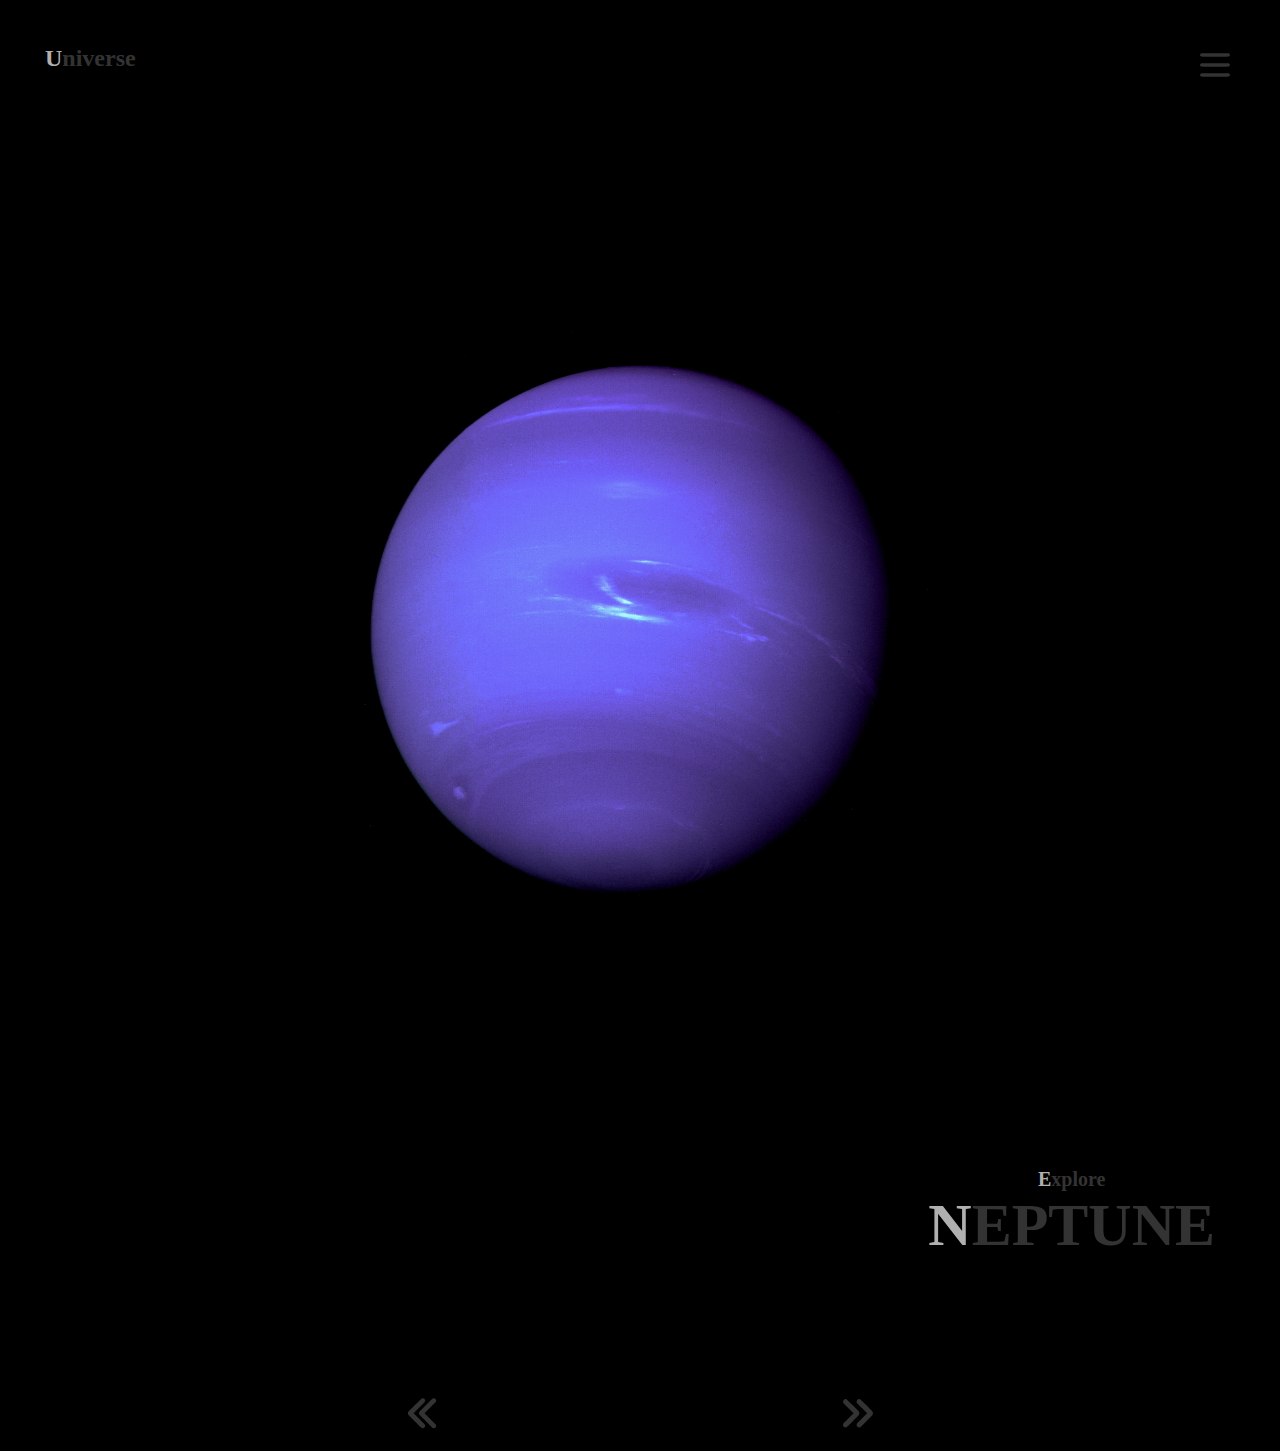
==== index.html @ 902bc9b9 "Add files via upload" ====
<!DOCTYPE html>
<html lang="en">
<head>
  <meta charset="UTF-8">
  <meta name="viewport" content="width=device-width, initial-scale=1.0">
  <link rel="stylesheet" href="./style.css">
  <link rel="stylesheet" href="https://use.fontawesome.com/releases/v5.15.4/css/all.css" integrity="sha384-DyZ88mC6Up2uqS4h/KRgHuoeGwBcD4Ng9SiP4dIRy0EXTlnuz47vAwmeGwVChigm" crossorigin="anonymous"/>
  <title>M-First</title>
</head>
<body>
  <div class="container">
    <h2 class="menu"> <span>U</span>niverse</h2>
   <div class="lines">
<div class="dropdown">
  <button>
    <svg version="1.0" xmlns="http://www.w3.org/2000/svg"
 width="30.000000pt" height="30.000000pt" viewBox="0 0 512.000000 512.000000"
 preserveAspectRatio="xMidYMid meet">

<g transform="translate(0.000000,512.000000) scale(0.100000,-0.100000)"
fill="#333" stroke="none">
<path d="M765 4033 c-164 -86 -166 -300 -3 -384 36 -18 85 -19 1795 -19 1690
0 1760 1 1798 19 164 76 166 298 3 382 -36 18 -85 19 -1800 19 -1586 -1 -1766
-2 -1793 -17z"/>
<path d="M765 2753 c-164 -86 -166 -300 -3 -384 36 -18 85 -19 1795 -19 1690
0 1760 1 1798 19 164 76 166 298 3 382 -36 18 -85 19 -1800 19 -1586 -1 -1766
-2 -1793 -17z"/>
<path d="M765 1473 c-164 -86 -166 -300 -3 -384 36 -18 85 -19 1795 -19 1690
0 1760 1 1798 19 164 76 166 298 3 382 -36 18 -85 19 -1800 19 -1586 -1 -1766
-2 -1793 -17z"/>
</g>
</svg>
  </button>
  <div class="dropdown-content">
  <a href="https://www.w3schools.com/css/css3_buttons.asp">instagram</a>
  <a href="#">facebook</a>
  <a href="#">twitter</a>
  </div>
</div>
   </div>
  </div>

  <div class="pics">
  <img src="./neptune.jpg" alt="" class="planets">
  </div>


    <div class="txt-2">
      <div class="move">
      <h3 class="inv"> <span>E</span>xplore</h3>
      <h1 class="name"> <span>N</span>EPTUNE</h1>
      </div>
    </div>

  <div class="wrapper">

    <svg version="1.0" xmlns="http://www.w3.org/2000/svg" class="left"
      width="100.000000pt" height="100.000000pt" viewBox="0 0 512.000000 512.000000"
      preserveAspectRatio="xMidYMid meet">

      <g transform="translate(0.000000,1000.000000) scale(0.100000,-0.100000)"
      fill="#333" stroke="none">
      <path d="M2569 5097 c-37 -13 -84 -35 -105 -50 -22 -14 -539 -527 -1150 -1139
      -980 -981 -1115 -1120 -1138 -1170 -51 -110 -51 -246 0 -356 23 -50 158 -189
      1138 -1170 611 -612 1132 -1127 1159 -1143 249 -161 569 -19 620 274 8 49 8
      81 -1 128 -26 140 17 92 -1021 1132 l-956 957 956 958 c823 824 960 965 983
      1014 157 327 -146 680 -485 565z"/>
      <path d="M4486 5110 c-110 -28 -102 -21 -1273 -1193 -894 -895 -1126 -1132
      -1147 -1173 -58 -119 -57 -259 5 -374 24 -45 254 -280 1157 -1181 1056 -1055
      1131 -1127 1189 -1153 157 -68 338 -32 454 91 86 91 124 208 107 335 -17 135
      37 75 -1017 1131 l-966 967 966 968 c1053 1054 999 994 1017 1129 18 140 -26
      262 -128 356 -38 36 -80 63 -117 77 -66 25 -187 34 -247 20z"/>
    </g>
  </svg>

  <svg version="1.0" xmlns="http://www.w3.org/2000/svg" class="right"
 width="100.000000pt" height="100.000000pt" viewBox="0 0 512.000000 512.000000"
 preserveAspectRatio="xMidYMid meet">

<g transform="translate(0.000000,1000.000000) scale(0.100000,-0.100000)"
fill="#333" stroke="none">
<path d="M320 4964 c-269 -73 -402 -391 -263 -634 15 -28 358 -378 887 -907
l861 -863 -861 -863 c-537 -537 -871 -879 -887 -907 -94 -167 -69 -374 62
-513 105 -111 265 -160 410 -126 124 28 94 1 1100 1003 519 518 971 974 1006
1014 153 177 203 385 135 567 -53 140 -61 149 -1093 1182 -859 858 -990 985
-1042 1011 -106 52 -210 64 -315 36z"/>
<path d="M2640 4964 c-271 -73 -402 -387 -263 -634 16 -28 347 -368 887 -907
l861 -863 -861 -863 c-540 -539 -871 -879 -887 -907 -101 -179 -63 -405 90
-540 98 -86 229 -123 356 -102 146 26 102 -14 1140 1021 522 520 976 980 1009
1021 201 248 195 516 -17 762 -35 40 -485 494 -1001 1009 -802 799 -948 940
-999 966 -103 53 -209 65 -315 37z"/>
</g>
</svg>
  </div>
</body>
</html>
---- style.css ----
*{
  box-sizing: border-box;
  margin: 0;
  padding: 0;
}

body{
  background-color: black;
  color: #333;
}

span{
  color: #b0b0b0;
}

.planets{
  object-fit: cover;
  margin: 10px auto;
  height: 100%;
  width: 100%;
}

.container{
  display: flex;
  justify-content: space-between;
  margin: 45px;
}

.wrapper{
  display: flex;
  justify-content: space-evenly;
}

.left{
  width: 30px;
}

.right{
  width: 30px;
}

.txt-2{
  text-align: center;
  z-index: 1;
  margin-top: 200px;
  position: relative;
}

.move{
  position: absolute;
  right: 65px;
  top: -150px;
}

.inv{
  font-size: 20px;
}

.name{
  font-size: 60px;
}

/*.left{
  filter: invert(48%) sepia(79%) saturate(2476%) hue-rotate(86deg) brightness(118%) contrast(119%);
  width: 50px;
}*/

button{
  border: none;
  background-color: transparent;
  outline: none;
  color: #333;
}

button:hover{
 color: #dadada;
 cursor: pointer; 
}

.dropdown {
  display: inline-block;
  position: relative;

}
.dropdown-content {
  display: none;
  position: absolute;
}
.dropdown:hover .dropdown-content {
  display: block;
  text-align: center;
  transform: translate(-10px,0);
}
.dropdown-content a {
  display: block;
  color: #9a9a9a;
  padding: 5px;
  text-decoration: none;
}
.dropdown-content a:hover {
  color: #FFFFFF;
  background-color: none;
}

@media (max-width:360px){
  .move{
  position: absolute;
  right: 30px;
  top: -150px;
}

.left{
  width: 30px;
  transform: translate(0px, -40px);
}

.right{
  width: 30px;
  transform: translate(0px, -40px);
}
}
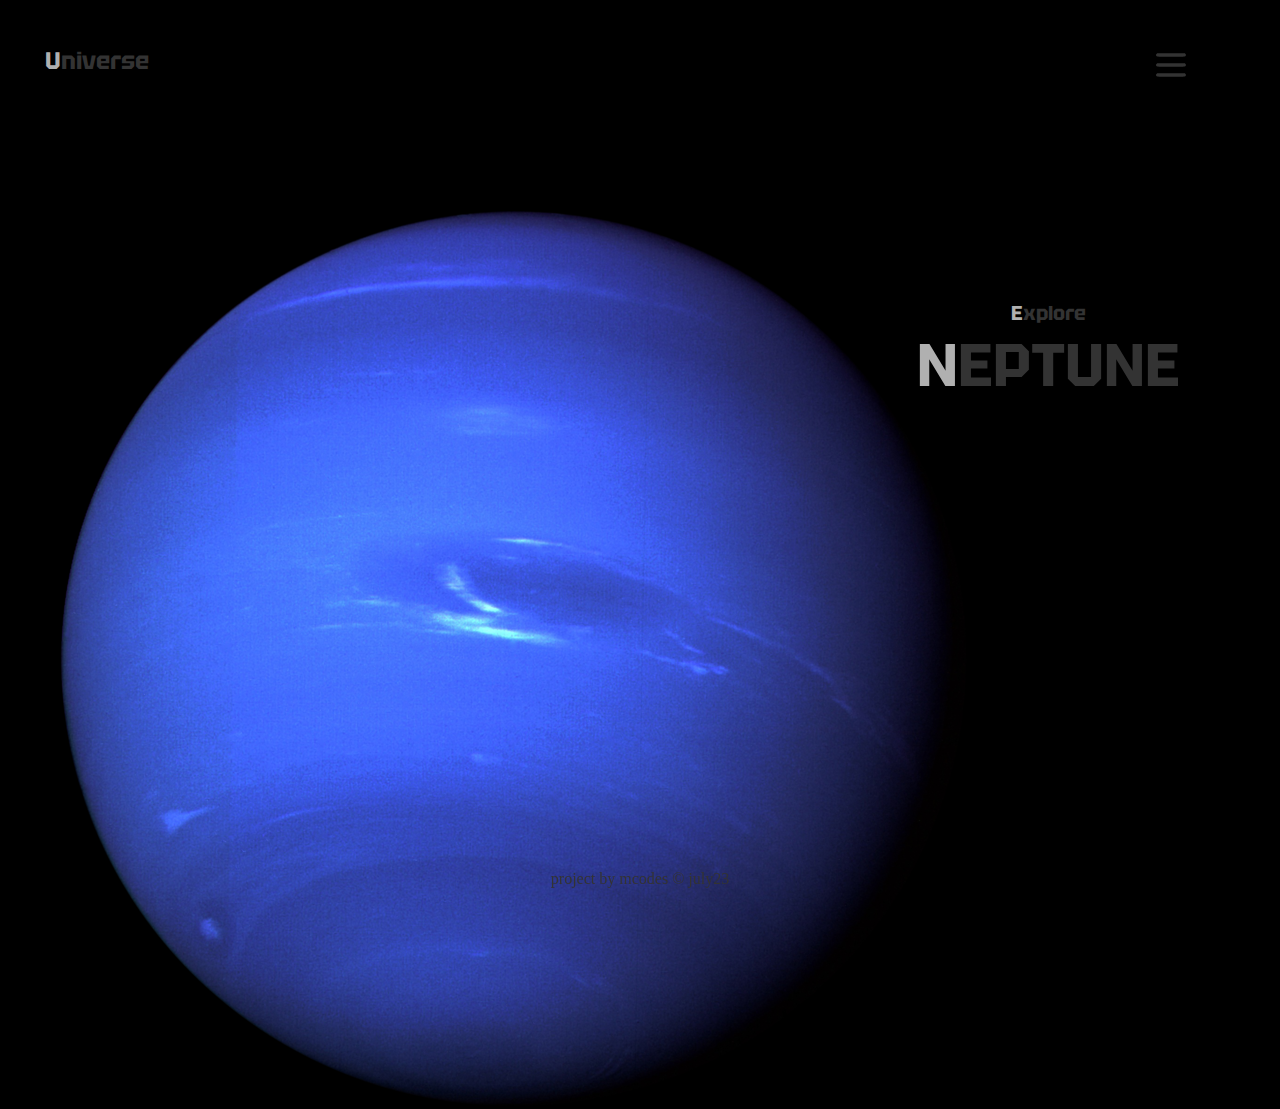
==== commit 6b45966a: "Add files via upload" ====
--- a/index.html
+++ b/index.html
@@ -5,54 +5,53 @@
   <meta name="viewport" content="width=device-width, initial-scale=1.0">
   <link rel="stylesheet" href="./style.css">
   <link rel="stylesheet" href="https://use.fontawesome.com/releases/v5.15.4/css/all.css" integrity="sha384-DyZ88mC6Up2uqS4h/KRgHuoeGwBcD4Ng9SiP4dIRy0EXTlnuz47vAwmeGwVChigm" crossorigin="anonymous"/>
-  <title>M-First</title>
+  <title>SPACE</title>
 </head>
 <body>
   <div class="container">
     <h2 class="menu"> <span>U</span>niverse</h2>
    <div class="lines">
-<div class="dropdown">
-  <button>
-    <svg version="1.0" xmlns="http://www.w3.org/2000/svg"
- width="30.000000pt" height="30.000000pt" viewBox="0 0 512.000000 512.000000"
- preserveAspectRatio="xMidYMid meet">
-
-<g transform="translate(0.000000,512.000000) scale(0.100000,-0.100000)"
-fill="#333" stroke="none">
-<path d="M765 4033 c-164 -86 -166 -300 -3 -384 36 -18 85 -19 1795 -19 1690
-0 1760 1 1798 19 164 76 166 298 3 382 -36 18 -85 19 -1800 19 -1586 -1 -1766
--2 -1793 -17z"/>
-<path d="M765 2753 c-164 -86 -166 -300 -3 -384 36 -18 85 -19 1795 -19 1690
-0 1760 1 1798 19 164 76 166 298 3 382 -36 18 -85 19 -1800 19 -1586 -1 -1766
--2 -1793 -17z"/>
-<path d="M765 1473 c-164 -86 -166 -300 -3 -384 36 -18 85 -19 1795 -19 1690
-0 1760 1 1798 19 164 76 166 298 3 382 -36 18 -85 19 -1800 19 -1586 -1 -1766
--2 -1793 -17z"/>
-</g>
-</svg>
-  </button>
-  <div class="dropdown-content">
-  <a href="https://www.w3schools.com/css/css3_buttons.asp">instagram</a>
-  <a href="#">facebook</a>
-  <a href="#">twitter</a>
-  </div>
-</div>
+     <svg version="1.0" xmlns="http://www.w3.org/2000/svg"
+        width="30.000000pt" height="30.000000pt" viewBox="0 0 512.000000 512.000000"
+        preserveAspectRatio="xMidYMid meet">
+       
+       <g transform="translate(0.000000,512.000000) scale(0.100000,-0.100000)"
+       fill="#333" stroke="none">
+       <path d="M765 4033 c-164 -86 -166 -300 -3 -384 36 -18 85 -19 1795 -19 1690
+       0 1760 1 1798 19 164 76 166 298 3 382 -36 18 -85 19 -1800 19 -1586 -1 -1766
+       -2 -1793 -17z"/>
+       <path d="M765 2753 c-164 -86 -166 -300 -3 -384 36 -18 85 -19 1795 -19 1690
+       0 1760 1 1798 19 164 76 166 298 3 382 -36 18 -85 19 -1800 19 -1586 -1 -1766
+       -2 -1793 -17z"/>
+       <path d="M765 1473 c-164 -86 -166 -300 -3 -384 36 -18 85 -19 1795 -19 1690
+       0 1760 1 1798 19 164 76 166 298 3 382 -36 18 -85 19 -1800 19 -1586 -1 -1766
+       -2 -1793 -17z"/>
+       </g>
+       </svg>
+    <div class="dropdown">
+      <button onclick="myFunction()" class="dropbtn"></button>
+      <div id="myDropdown" class="dropdown-content">
+        <a href="./mars.html" class="link-one">Mars</a>
+        <a href="./jupiter.html" class="link-two">Jupiter</a>
+        <a href="./pluto.html" class="link-three">Pluto</a>
+      </div>
+    </div> 
    </div>
   </div>
 
   <div class="pics">
-  <img src="./neptune.jpg" alt="" class="planets">
+  <img src="./newnep.png" alt="" class="planets-nep">
   </div>
 
 
-    <div class="txt-2">
-      <div class="move">
-      <h3 class="inv"> <span>E</span>xplore</h3>
-      <h1 class="name"> <span>N</span>EPTUNE</h1>
+    <div class="txt-2-nep">
+      <div class="move-nep">
+      <h3 class="inv-nep"> <span>E</span>xplore</h3>
+      <h1 class="name-nep"> <span>N</span>EPTUNE</h1>
       </div>
     </div>
 
-  <div class="wrapper">
+  <!--<div class="wrapper">
 
     <svg version="1.0" xmlns="http://www.w3.org/2000/svg" class="left"
       width="100.000000pt" height="100.000000pt" viewBox="0 0 512.000000 512.000000"
@@ -91,6 +90,11 @@
 -999 966 -103 53 -209 65 -315 37z"/>
 </g>
 </svg>
-  </div>
+
+  </div>-->
+
+  <footer>project by mcodes &copy; july23</footer>
+
+  <script src="./script.js"></script>
 </body>
 </html>--- a/style.css
+++ b/style.css
@@ -1,3 +1,6 @@
+@import url('https://fonts.googleapis.com/css2?family=Tektur:wght@400;600;700&display=swap');
+
+
 *{
   box-sizing: border-box;
   margin: 0;
@@ -5,7 +8,7 @@
 }
 
 body{
-  background-color: black;
+  background-color: rgb(0, 0, 0);
   color: #333;
 }
 
@@ -13,17 +16,51 @@
   color: #b0b0b0;
 }
 
+.pics{
+  height: 100px;
+  width: 100px;
+  position: relative;
+}
+
 .planets{
-  object-fit: cover;
-  margin: 10px auto;
-  height: 100%;
-  width: 100%;
+  margin: 10px auto;
+  position: absolute;
+  left: 40px;
+}
+
+.planets-nep{
+  margin: 10px auto;
+  position: absolute;
+  top: 50px;
+  left: 60px;
+}
+
+.planets-mars{
+  margin: 10px auto;
+  position: absolute;
+  top: 50px;
+  left: 60px;
+}
+
+.planets-jup{
+  margin: 10px auto;
+  position: absolute;
+  top: -200px;
+  left: -180px;
+}
+
+.planets-pluto{
+  margin: 10px auto;
+  position: absolute;
+  top: 100px;
+  left: -240px;
 }
 
 .container{
   display: flex;
   justify-content: space-between;
   margin: 45px;
+  z-index: 1;
 }
 
 .wrapper{
@@ -52,54 +89,192 @@
   top: -150px;
 }
 
+.menu, .lines{
+  font-family: 'Tektur', cursive;
+  z-index: 1;
+}
+
 .inv{
   font-size: 20px;
+  font-family: 'Tektur', cursive;
 }
 
 .name{
   font-size: 60px;
-}
-
-/*.left{
-  filter: invert(48%) sepia(79%) saturate(2476%) hue-rotate(86deg) brightness(118%) contrast(119%);
-  width: 50px;
-}*/
-
-button{
+  font-family: 'Tektur', cursive;
+}
+
+.txt-2-nep{
+  text-align: center;
+  z-index: 1;
+  margin-top: 200px;
+  position: relative;
+  animation: open 5s ease-in;
+}
+
+.move-nep{
+  position: absolute;
+  right: 100px;
+  top: -150px;
+}
+
+.menu-nep{
+  font-family: 'Tektur', cursive;
+}
+
+.inv-nep{
+  font-size: 20px;
+  font-family: 'Tektur', cursive;
+}
+
+.name-nep{
+  font-size: 60px;
+  font-family: 'Tektur', cursive;
+}
+
+.txt-2-mars{
+  text-align: center;
+  z-index: 1;
+  margin-top: 200px;
+  position: relative;
+}
+
+.move-mars{
+  position: absolute;
+  right: 100px;
+  top: -150px;
+}
+
+.menu-mars{
+  font-family: 'Tektur', cursive;
+}
+
+.inv-mars{
+  font-size: 20px;
+  font-family: 'Tektur', cursive;
+}
+
+.name-mars{
+  font-size: 60px;
+  font-family: 'Tektur', cursive;
+}
+
+.txt-2-jup{
+  text-align: center;
+  z-index: 1;
+  margin-top: 200px;
+  position: relative;
+}
+
+.move-jup{
+  position: absolute;
+  right: 100px;
+  top: -150px;
+}
+
+.menu-jup{
+  font-family: 'Tektur', cursive;
+}
+
+.inv-jup{
+  font-size: 20px;
+  font-family: 'Tektur', cursive;
+}
+
+.name-jup{
+  font-size: 60px;
+  font-family: 'Tektur', cursive;
+}
+
+.txt-2-pluto{
+  text-align: center;
+  z-index: 1;
+  margin-top: 200px;
+  position: relative;
+}
+
+.move-pluto{
+  position: absolute;
+  right: 100px;
+  top: -150px;
+}
+
+.menu-pluto{
+  font-family: 'Tektur', cursive;
+}
+
+.inv-pluto{
+  font-size: 20px;
+  font-family: 'Tektur', cursive;
+}
+
+.name-pluto{
+  font-size: 60px;
+  font-family: 'Tektur', cursive;
+}
+
+ .dropbtn {
+  color: white;
+  opacity: 0;
+  padding: 20px;
+  font-size: 16px;
   border: none;
-  background-color: transparent;
-  outline: none;
-  color: #333;
-}
-
-button:hover{
- color: #dadada;
- cursor: pointer; 
+  cursor: pointer;
+  transform: translate(-40px,-20px);
+}
+
+.dropbtn:hover, .dropbtn:focus {
+  background-color: #ddd;
+
 }
 
 .dropdown {
+  position: relative;
   display: inline-block;
-  position: relative;
-
-}
+}
+
 .dropdown-content {
   display: none;
   position: absolute;
-}
-.dropdown:hover .dropdown-content {
+  color: #c7c7c7;
+  text-align: center;
+  background-color: rgba(0, 0, 0, 0.10);
+  font-family: 'Tektur', cursive;
+  min-width: 90px;
+  border-radius: 10px;
+  box-shadow: 0px 8px 16px 0px rgba(0,0,0,0.2);
+  z-index: 1;
+  transform: translate(-65px,-20px);
+}
+
+.link-one, .link-two, .link-three{
+  height: 40px;
+  border-radius: 10px;
+
+}
+
+.dropdown-content a {
+  color: #b0b0b0;
+  padding: 12px 16px;
+  text-decoration: none;
   display: block;
-  text-align: center;
-  transform: translate(-10px,0);
-}
-.dropdown-content a {
-  display: block;
-  color: #9a9a9a;
-  padding: 5px;
-  text-decoration: none;
-}
+}
+
 .dropdown-content a:hover {
-  color: #FFFFFF;
-  background-color: none;
+  background-color: rgba(165, 165, 165, 0.3);
+}
+
+.show {
+  display:block;
+} 
+
+footer {
+  text-align: center;
+  position:fixed;
+  left:0px;
+  bottom:0px;
+  height:30px;
+  width:100%;
 }
 
 @media (max-width:360px){
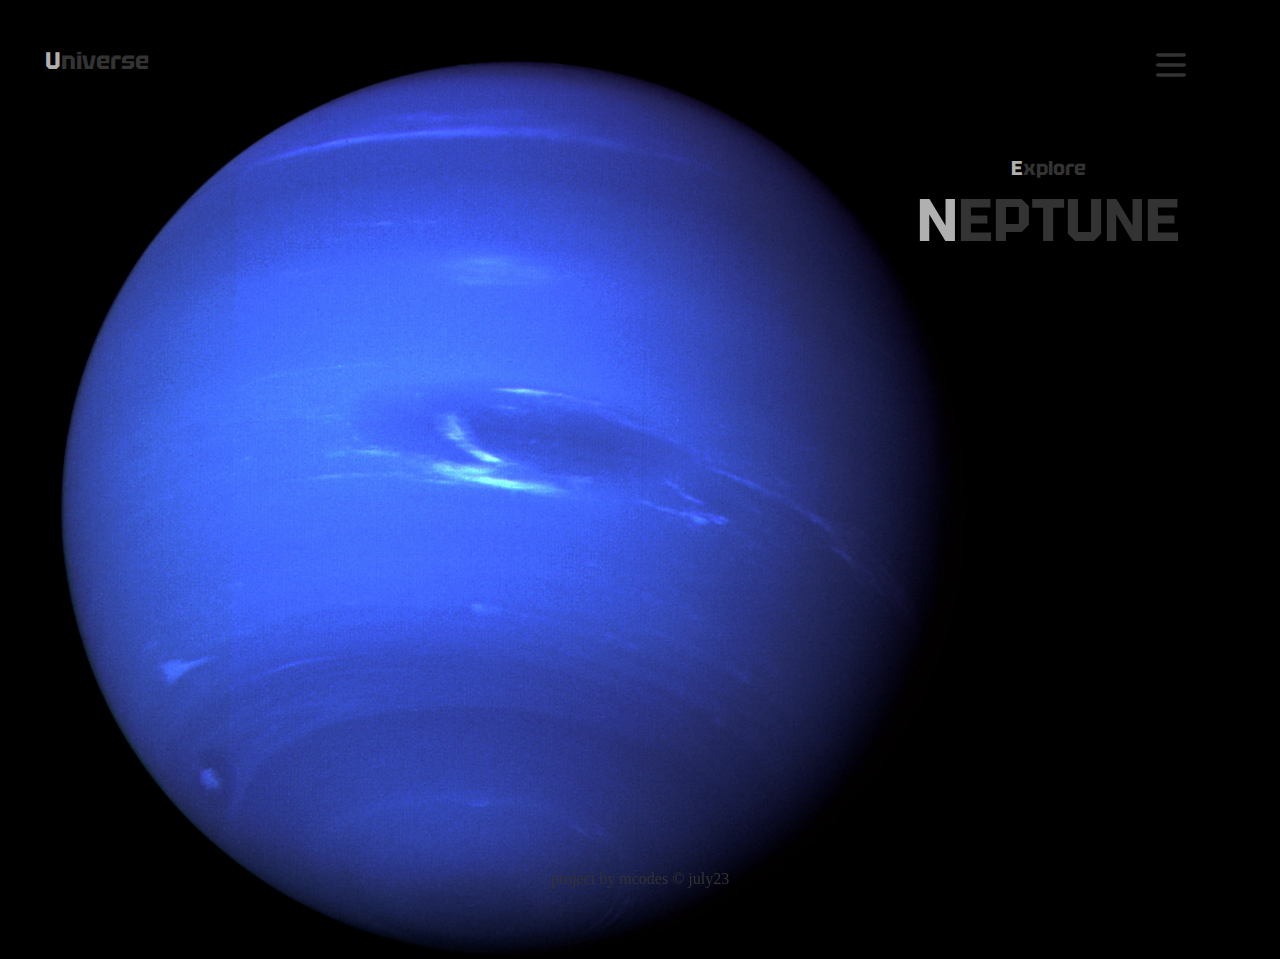
==== commit cd49d8e7: "index.html" ====
--- a/index.html
+++ b/index.html
@@ -2,7 +2,7 @@
 <html lang="en">
 <head>
   <meta charset="UTF-8">
-  <meta name="viewport" content="width=device-width, initial-scale=1.0">
+  <meta name="viewport" content="width=1000">
   <link rel="stylesheet" href="./style.css">
   <link rel="stylesheet" href="https://use.fontawesome.com/releases/v5.15.4/css/all.css" integrity="sha384-DyZ88mC6Up2uqS4h/KRgHuoeGwBcD4Ng9SiP4dIRy0EXTlnuz47vAwmeGwVChigm" crossorigin="anonymous"/>
   <title>SPACE</title>
@@ -97,4 +97,4 @@
 
   <script src="./script.js"></script>
 </body>
-</html>+</html>
--- a/style.css
+++ b/style.css
@@ -7,25 +7,22 @@
   padding: 0;
 }
 
-body{
+html, body{
+  height: 100%;
   background-color: rgb(0, 0, 0);
   color: #333;
+  overflow: hidden;
 }
 
 span{
   color: #b0b0b0;
 }
 
-.pics{
-  height: 100px;
-  width: 100px;
-  position: relative;
-}
-
 .planets{
-  margin: 10px auto;
-  position: absolute;
-  left: 40px;
+  object-fit: cover;
+  margin: 10px auto;
+  height: 100%;
+  width: 100%;
 }
 
 .planets-nep{
@@ -293,4 +290,4 @@
   width: 30px;
   transform: translate(0px, -40px);
 }
-}+}
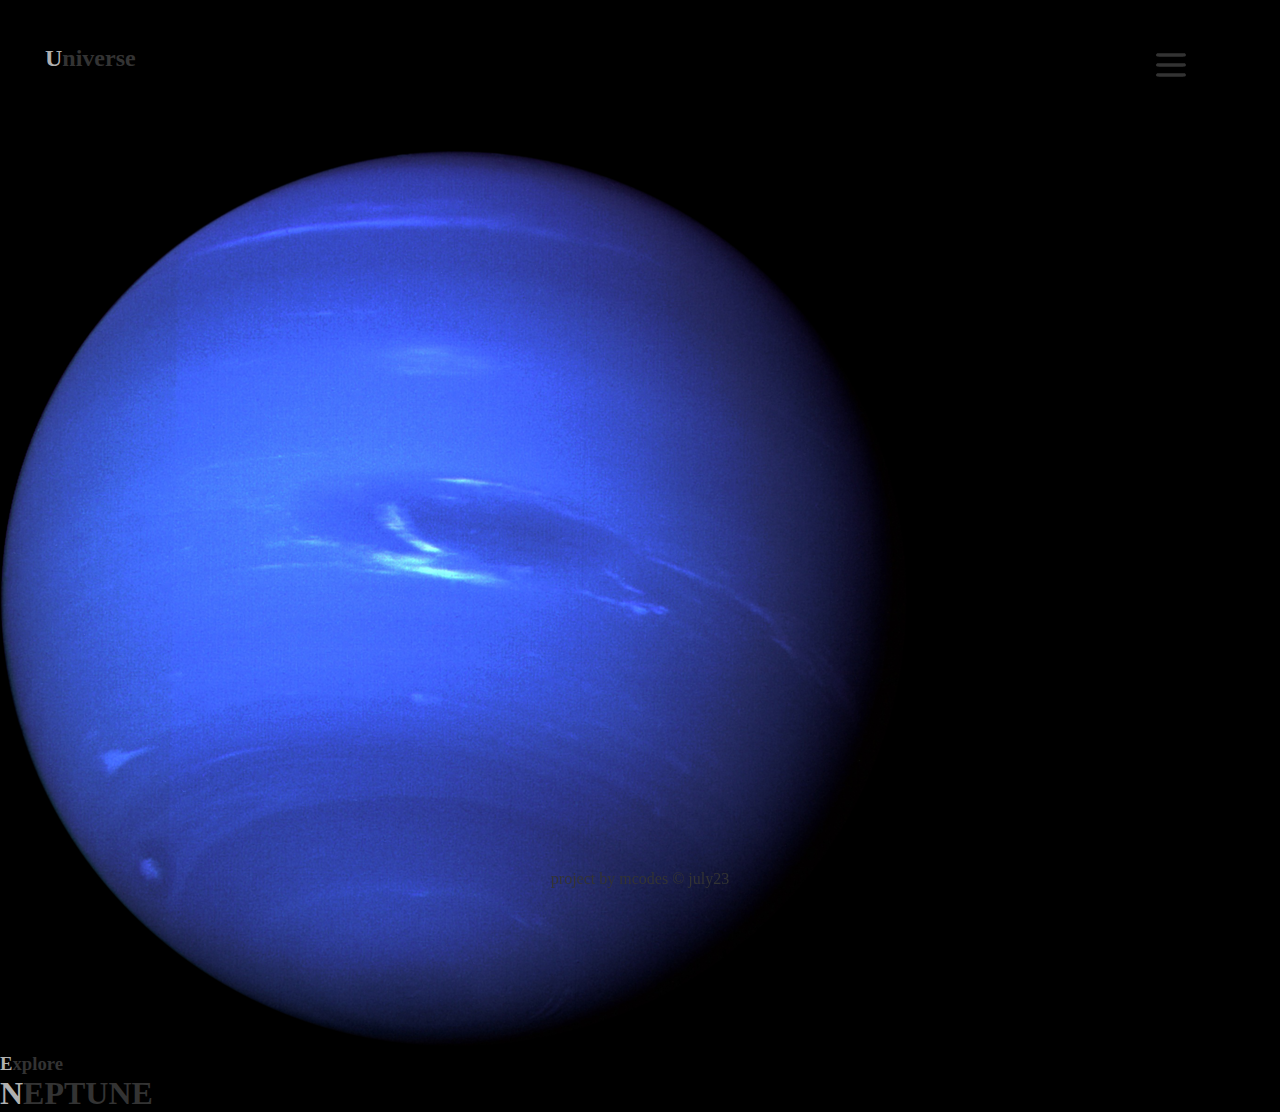
==== commit 1eaabbe4: "index.html" ====
--- a/index.html
+++ b/index.html
@@ -2,7 +2,7 @@
 <html lang="en">
 <head>
   <meta charset="UTF-8">
-  <meta name="viewport" content="width=1000">
+  <meta name="viewport" content="width=device-width, initial-scale=1.0">
   <link rel="stylesheet" href="./style.css">
   <link rel="stylesheet" href="https://use.fontawesome.com/releases/v5.15.4/css/all.css" integrity="sha384-DyZ88mC6Up2uqS4h/KRgHuoeGwBcD4Ng9SiP4dIRy0EXTlnuz47vAwmeGwVChigm" crossorigin="anonymous"/>
   <title>SPACE</title>
--- a/style.css
+++ b/style.css
@@ -7,11 +7,9 @@
   padding: 0;
 }
 
-html, body{
-  height: 100%;
-  background-color: rgb(0, 0, 0);
+body{
+  background-color: black;
   color: #333;
-  overflow: hidden;
 }
 
 span{
@@ -25,39 +23,10 @@
   width: 100%;
 }
 
-.planets-nep{
-  margin: 10px auto;
-  position: absolute;
-  top: 50px;
-  left: 60px;
-}
-
-.planets-mars{
-  margin: 10px auto;
-  position: absolute;
-  top: 50px;
-  left: 60px;
-}
-
-.planets-jup{
-  margin: 10px auto;
-  position: absolute;
-  top: -200px;
-  left: -180px;
-}
-
-.planets-pluto{
-  margin: 10px auto;
-  position: absolute;
-  top: 100px;
-  left: -240px;
-}
-
 .container{
   display: flex;
   justify-content: space-between;
   margin: 45px;
-  z-index: 1;
 }
 
 .wrapper{
@@ -86,128 +55,12 @@
   top: -150px;
 }
 
-.menu, .lines{
-  font-family: 'Tektur', cursive;
-  z-index: 1;
-}
-
 .inv{
   font-size: 20px;
-  font-family: 'Tektur', cursive;
 }
 
 .name{
   font-size: 60px;
-  font-family: 'Tektur', cursive;
-}
-
-.txt-2-nep{
-  text-align: center;
-  z-index: 1;
-  margin-top: 200px;
-  position: relative;
-  animation: open 5s ease-in;
-}
-
-.move-nep{
-  position: absolute;
-  right: 100px;
-  top: -150px;
-}
-
-.menu-nep{
-  font-family: 'Tektur', cursive;
-}
-
-.inv-nep{
-  font-size: 20px;
-  font-family: 'Tektur', cursive;
-}
-
-.name-nep{
-  font-size: 60px;
-  font-family: 'Tektur', cursive;
-}
-
-.txt-2-mars{
-  text-align: center;
-  z-index: 1;
-  margin-top: 200px;
-  position: relative;
-}
-
-.move-mars{
-  position: absolute;
-  right: 100px;
-  top: -150px;
-}
-
-.menu-mars{
-  font-family: 'Tektur', cursive;
-}
-
-.inv-mars{
-  font-size: 20px;
-  font-family: 'Tektur', cursive;
-}
-
-.name-mars{
-  font-size: 60px;
-  font-family: 'Tektur', cursive;
-}
-
-.txt-2-jup{
-  text-align: center;
-  z-index: 1;
-  margin-top: 200px;
-  position: relative;
-}
-
-.move-jup{
-  position: absolute;
-  right: 100px;
-  top: -150px;
-}
-
-.menu-jup{
-  font-family: 'Tektur', cursive;
-}
-
-.inv-jup{
-  font-size: 20px;
-  font-family: 'Tektur', cursive;
-}
-
-.name-jup{
-  font-size: 60px;
-  font-family: 'Tektur', cursive;
-}
-
-.txt-2-pluto{
-  text-align: center;
-  z-index: 1;
-  margin-top: 200px;
-  position: relative;
-}
-
-.move-pluto{
-  position: absolute;
-  right: 100px;
-  top: -150px;
-}
-
-.menu-pluto{
-  font-family: 'Tektur', cursive;
-}
-
-.inv-pluto{
-  font-size: 20px;
-  font-family: 'Tektur', cursive;
-}
-
-.name-pluto{
-  font-size: 60px;
-  font-family: 'Tektur', cursive;
 }
 
  .dropbtn {
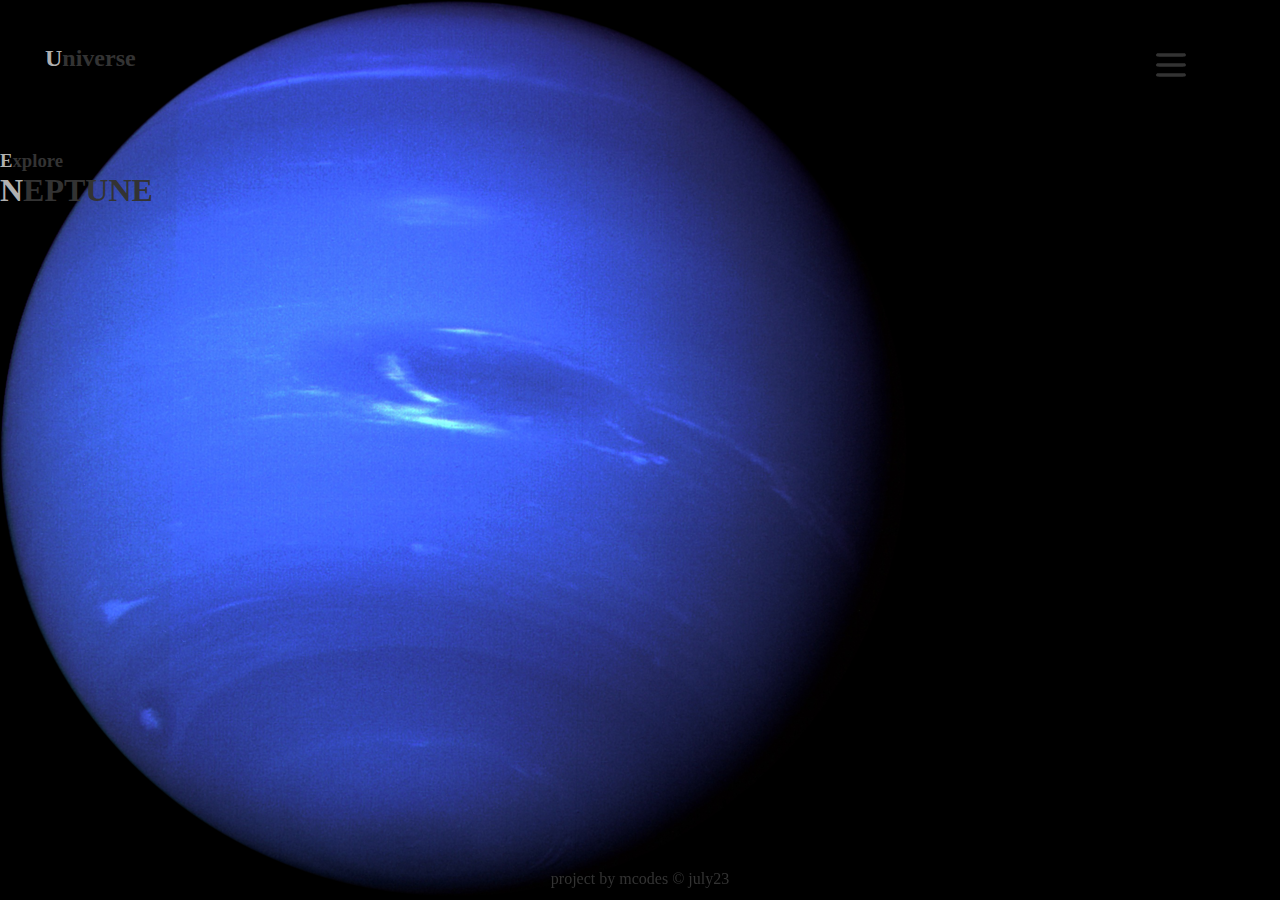
==== commit bc5b2147: "index.html" ====
--- a/index.html
+++ b/index.html
@@ -37,10 +37,6 @@
       </div>
     </div> 
    </div>
-  </div>
-
-  <div class="pics">
-  <img src="./newnep.png" alt="" class="planets-nep">
   </div>
 
 
--- a/style.css
+++ b/style.css
@@ -8,7 +8,9 @@
 }
 
 body{
-  background-color: black;
+  background-image: url(./newnep.png);
+  background-repeat: no-repeat;
+  background-color: rgb(0, 0, 0);
   color: #333;
 }
 
@@ -16,30 +18,11 @@
   color: #b0b0b0;
 }
 
-.planets{
-  object-fit: cover;
-  margin: 10px auto;
-  height: 100%;
-  width: 100%;
-}
-
 .container{
   display: flex;
   justify-content: space-between;
   margin: 45px;
-}
-
-.wrapper{
-  display: flex;
-  justify-content: space-evenly;
-}
-
-.left{
-  width: 30px;
-}
-
-.right{
-  width: 30px;
+  gap: 150px;
 }
 
 .txt-2{
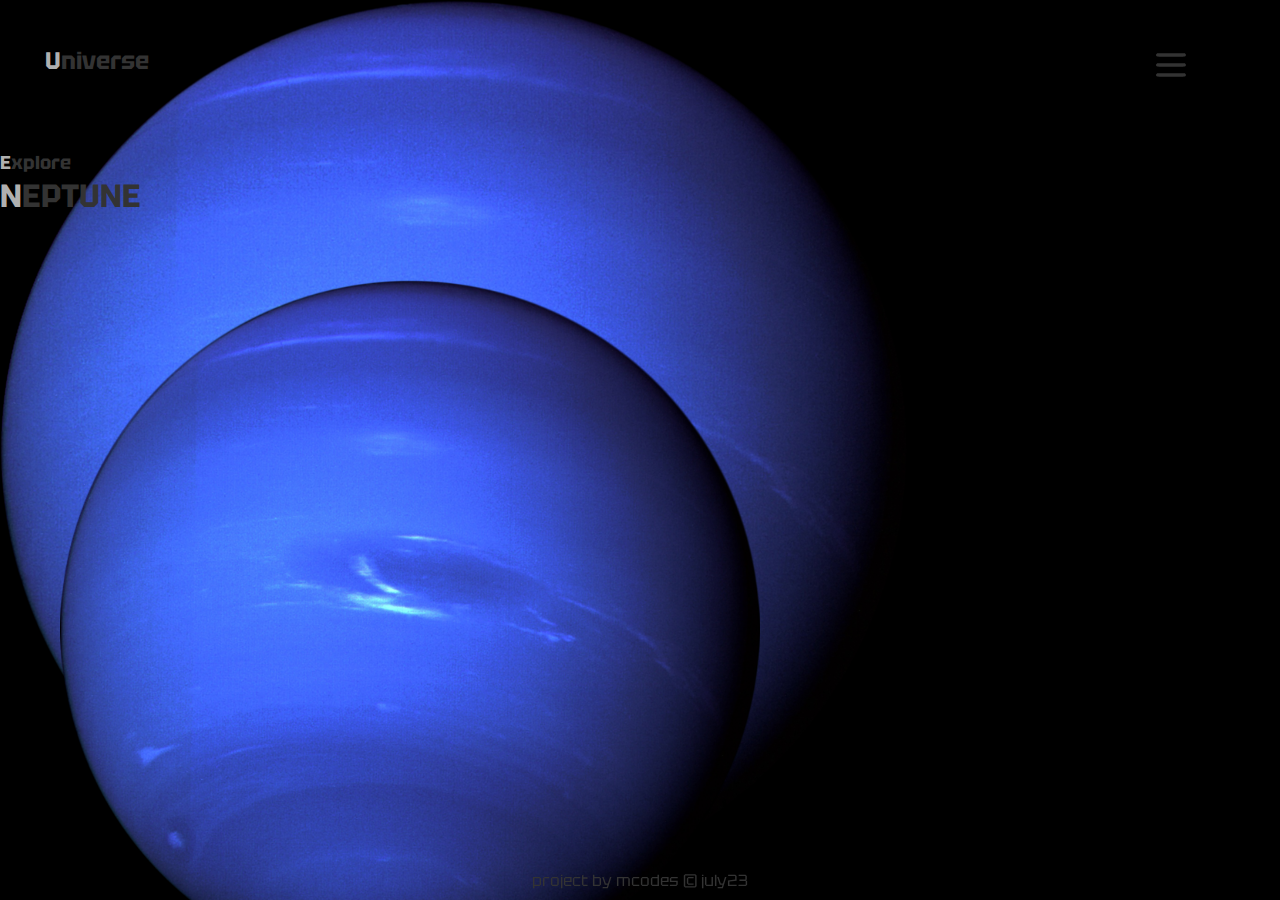
==== commit 3b313aef: "index.html" ====
--- a/index.html
+++ b/index.html
@@ -39,6 +39,9 @@
    </div>
   </div>
 
+   <div class="planets">
+      <img src="./newnep.png" id="neptune">
+    </div>
 
     <div class="txt-2-nep">
       <div class="move-nep">
--- a/style.css
+++ b/style.css
@@ -7,22 +7,30 @@
   padding: 0;
 }
 
-body{
+html, body{
   background-image: url(./newnep.png);
   background-repeat: no-repeat;
   background-color: rgb(0, 0, 0);
   color: #333;
+  font-family: Tektur;
+  overflow: hidden;
 }
 
 span{
   color: #b0b0b0;
 }
 
+#neptune{
+  position: fixed;
+  width: 700px;
+  height: 700px;
+  transform: translate(60px,130px);
+}
+
 .container{
   display: flex;
   justify-content: space-between;
   margin: 45px;
-  gap: 150px;
 }
 
 .txt-2{
